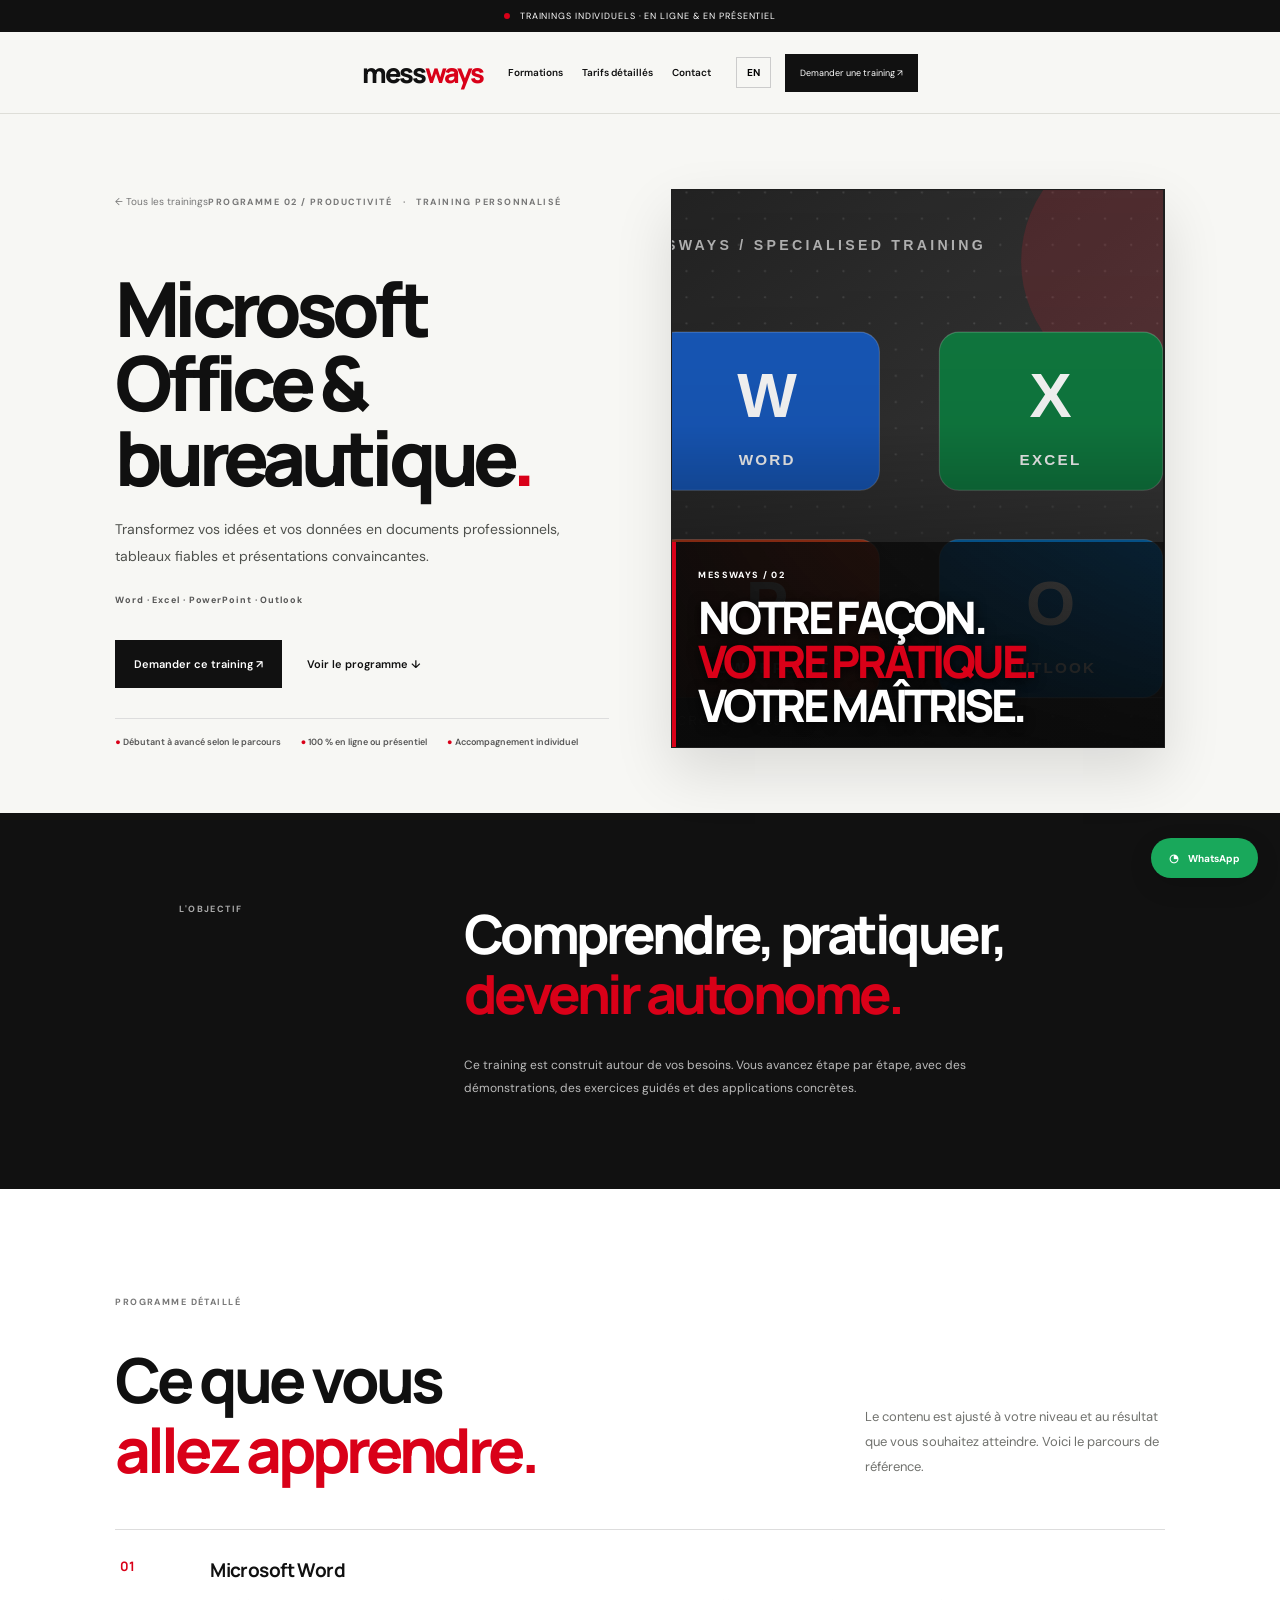
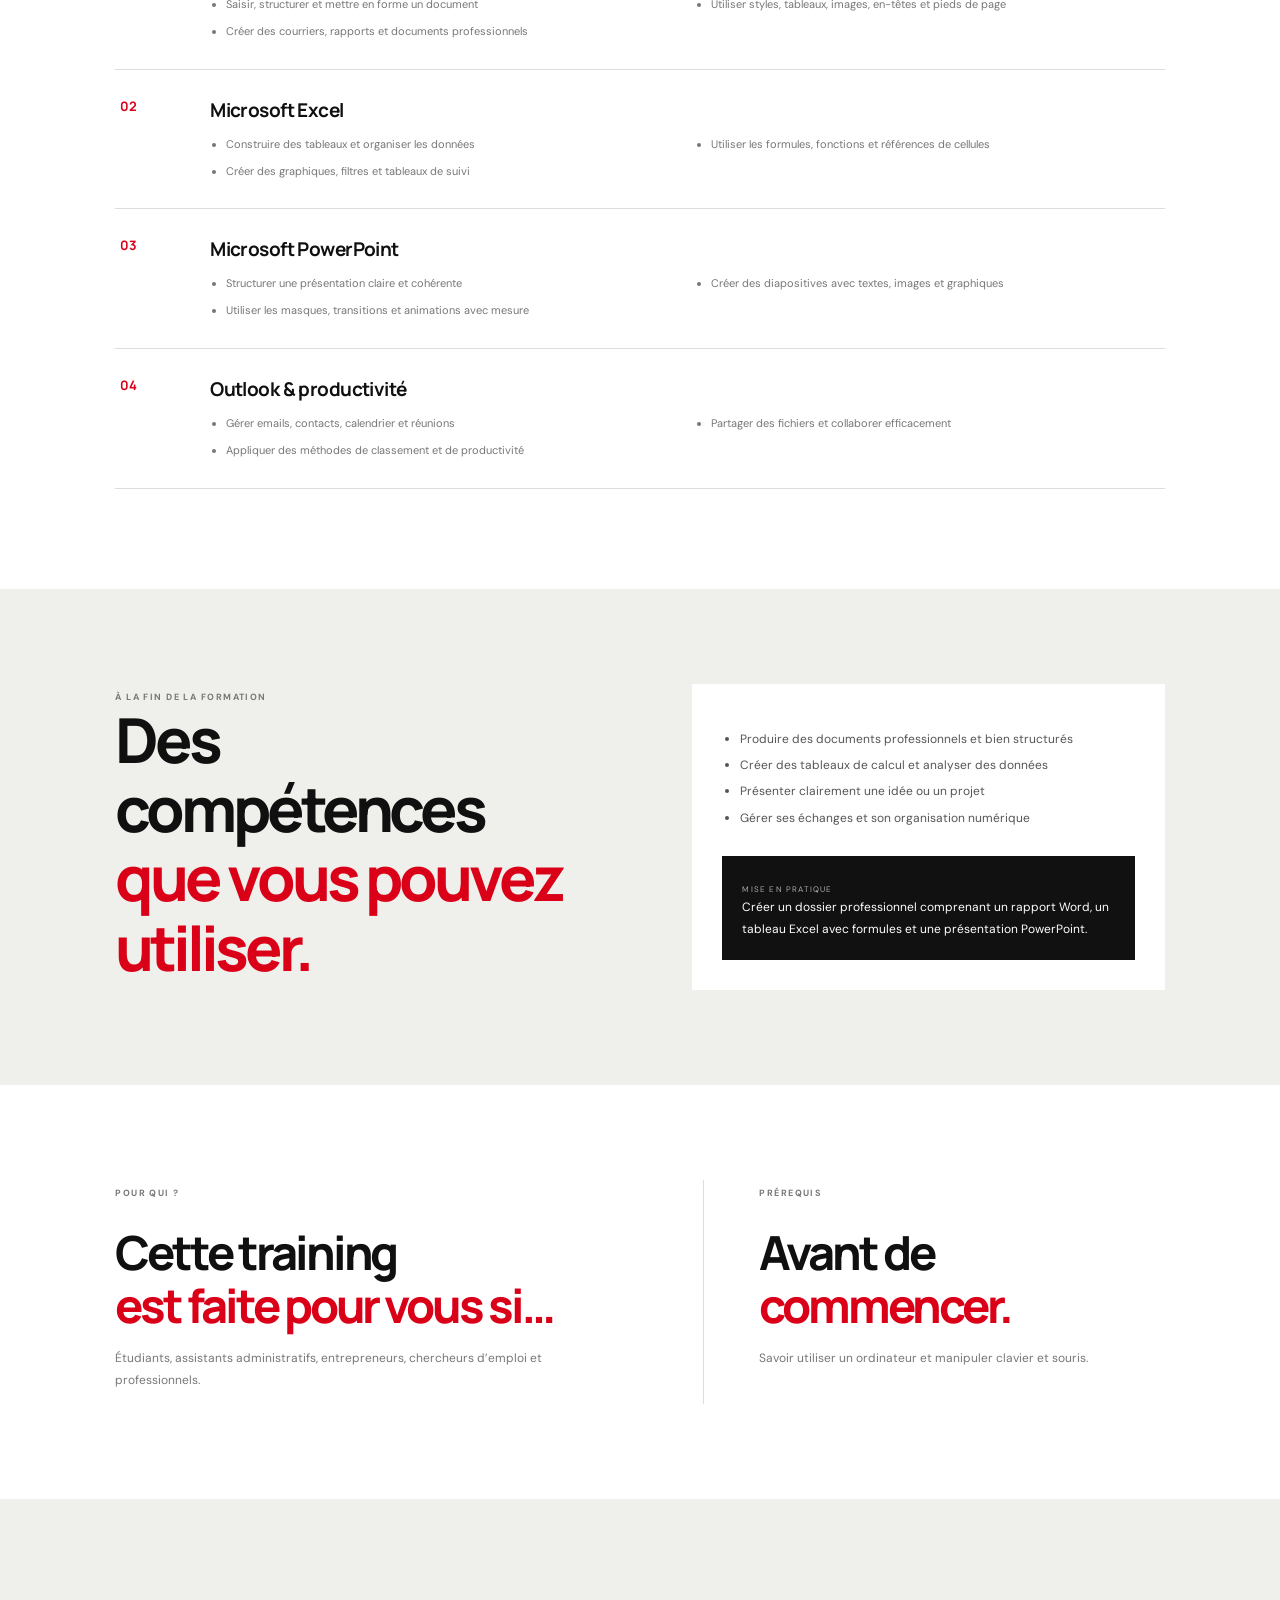
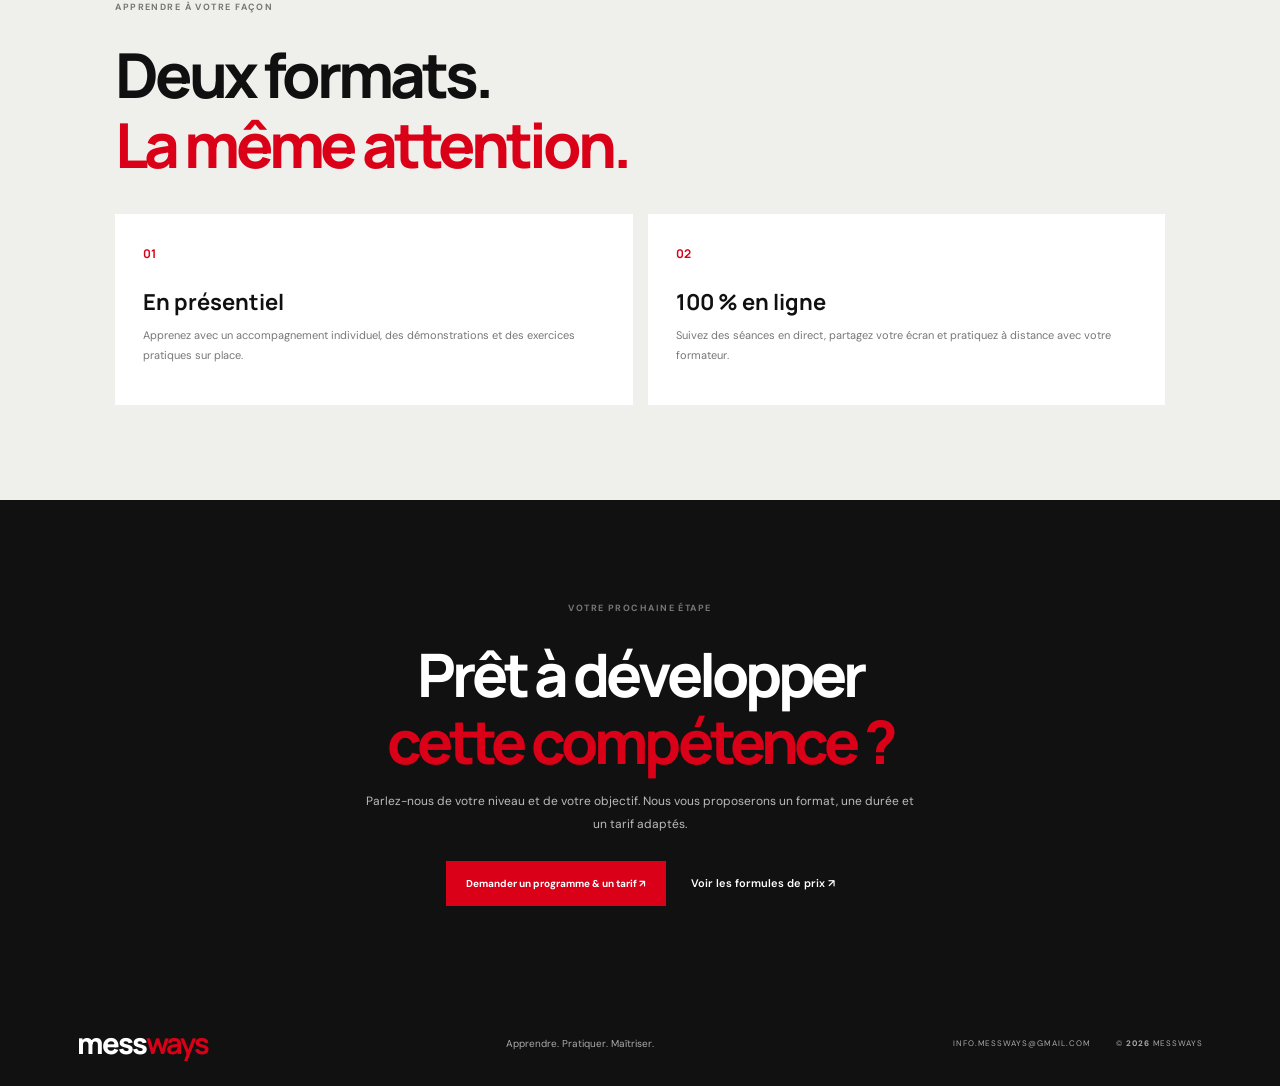
==== formation-bureautique.html @ f5d5d4e2 "Add files via upload" ====
<!doctype html>
<html lang="fr">

<head>
    <meta charset="utf-8">
    <meta name="viewport" content="width=device-width,initial-scale=1">
    <meta name="theme-color" content="#111111">
    <meta name="description"
        content="Formation individuelle MESSWAYS : Microsoft Office & bureautique, en ligne ou en présentiel.">
    <title>Microsoft Office & bureautique — MESSWAYS</title>
    <link rel="preconnect" href="https://fonts.googleapis.com">
    <link
        href="https://fonts.googleapis.com/css2?family=DM+Sans:wght@400;500;600;700&family=Manrope:wght@400;500;600;700;800&display=swap"
        rel="stylesheet">
    <link rel="icon" type="image/svg+xml" href="favicon.svg">
    <link rel="stylesheet" href="styles.css">
</head>

<body class="course-page">
    <div class="topline"><i></i><span>TRAININGS INDIVIDUELS · EN LIGNE & EN PRÉSENTIEL</span></div>
    <header class="site-header"><button class="hamb" aria-label="Ouvrir le menu" aria-expanded="false">☰</button><a
            class="logo" href="index.html" aria-label="MESSWAYS"><span
                class="wordmark"><span>mess</span><b>ways</b></span></a>
        <nav aria-label="Navigation principale"><a href="index.html#trainings">Formations</a><a
                href="tarifs.html">Tarifs détaillés</a><a href="index.html#contact">Contact</a></nav>
        <div class="nav-right"><button id="language" type="button" aria-label="Switch to English">EN</button><a
                class="navbutton" href="index.html#contact">Demander une training ↗</a></div>
    </header>
    <main>
        <section class="course-hero photo-hero">
            <div class="course-hero-copy"><a class="backlink" href="index.html#trainings">← Tous les trainings</a><small
                    class="eyebrow">PROGRAMME 02 / PRODUCTIVITÉ　·　TRAINING PERSONNALISÉ</small>
                <h1>Microsoft Office & bureautique</h1>
                <p>Transformez vos idées et vos données en documents professionnels, tableaux fiables et présentations
                    convaincantes.</p>
                <div class="tagline">Word · Excel · PowerPoint · Outlook</div>
                <div class="actions"><a class="blackbtn" href="index.html#contact"
                        data-course="Microsoft Office & bureautique">Demander ce training ↗</a><a class="plainlink"
                        href="#programme">Voir le programme ↓</a></div>
                <div class="course-meta"><span>● Débutant à avancé selon le parcours</span><span>● 100 % en ligne ou
                        présentiel</span><span>● Accompagnement individuel</span></div>
            </div>
            <div class="course-photo"><img src="assets/training-bureautique.svg"
                    alt="Illustration des logiciels et outils de la formation" fetchpriority="high" decoding="async">
                <div class="photo-overlay"></div>
                <div class="photo-label"><span>MESSWAYS / 02</span><strong>NOTRE FAÇON.<br><em>VOTRE
                            PRATIQUE.</em><br>VOTRE MAÎTRISE.</strong></div>
            </div>
        </section>
        <section class="course-intro-band"><small class="kicker">L'OBJECTIF</small>
            <h2>Comprendre, pratiquer,<br><em>devenir autonome.</em></h2>
            <p>Ce training est construit autour de vos besoins. Vous avancez étape par étape, avec des démonstrations,
                des exercices guidés et des applications concrètes.</p>
        </section>
        <section class="curriculum" id="programme">
            <div class="heading">
                <div><small class="kicker">PROGRAMME DÉTAILLÉ</small>
                    <h2>Ce que vous<br><em>allez apprendre.</em></h2>
                </div>
                <p>Le contenu est ajusté à votre niveau et au résultat que vous souhaitez atteindre. Voici le parcours
                    de référence.</p>
            </div>
            <div class="curriculum-list">
                <article class="curriculum-module">
                    <div class="module-number">01</div>
                    <div>
                        <h3>Microsoft Word</h3>
                        <ul>
                            <li>Saisir, structurer et mettre en forme un document</li>
                            <li>Utiliser styles, tableaux, images, en-têtes et pieds de page</li>
                            <li>Créer des courriers, rapports et documents professionnels</li>
                        </ul>
                    </div>
                </article>
                <article class="curriculum-module">
                    <div class="module-number">02</div>
                    <div>
                        <h3>Microsoft Excel</h3>
                        <ul>
                            <li>Construire des tableaux et organiser les données</li>
                            <li>Utiliser les formules, fonctions et références de cellules</li>
                            <li>Créer des graphiques, filtres et tableaux de suivi</li>
                        </ul>
                    </div>
                </article>
                <article class="curriculum-module">
                    <div class="module-number">03</div>
                    <div>
                        <h3>Microsoft PowerPoint</h3>
                        <ul>
                            <li>Structurer une présentation claire et cohérente</li>
                            <li>Créer des diapositives avec textes, images et graphiques</li>
                            <li>Utiliser les masques, transitions et animations avec mesure</li>
                        </ul>
                    </div>
                </article>
                <article class="curriculum-module">
                    <div class="module-number">04</div>
                    <div>
                        <h3>Outlook & productivité</h3>
                        <ul>
                            <li>Gérer emails, contacts, calendrier et réunions</li>
                            <li>Partager des fichiers et collaborer efficacement</li>
                            <li>Appliquer des méthodes de classement et de productivité</li>
                        </ul>
                    </div>
                </article>
            </div>
        </section>
        <section class="outcomes-section">
            <div><small class="kicker">À LA FIN DE LA FORMATION</small>
                <h2>Des compétences<br><em>que vous pouvez utiliser.</em></h2>
            </div>
            <div class="outcomes-box">
                <ul>
                    <li>Produire des documents professionnels et bien structurés</li>
                    <li>Créer des tableaux de calcul et analyser des données</li>
                    <li>Présenter clairement une idée ou un projet</li>
                    <li>Gérer ses échanges et son organisation numérique</li>
                </ul>
                <div class="project-result"><small>MISE EN PRATIQUE</small>
                    <p>Créer un dossier professionnel comprenant un rapport Word, un tableau Excel avec formules et une
                        présentation PowerPoint.</p>
                </div>
            </div>
        </section>
        <section class="audience-section">
            <article><small class="kicker">POUR QUI ?</small>
                <h2>Cette training<br><em>est faite pour vous si…</em></h2>
                <p>Étudiants, assistants administratifs, entrepreneurs, chercheurs d’emploi et professionnels.</p>
            </article>
            <article><small class="kicker">PRÉREQUIS</small>
                <h2>Avant de<br><em>commencer.</em></h2>
                <p>Savoir utiliser un ordinateur et manipuler clavier et souris.</p>
            </article>
        </section>
        <section class="format-section"><small class="kicker">APPRENDRE À VOTRE FAÇON</small>
            <h2>Deux formats.<br><em>La même attention.</em></h2>
            <div class="format-cards">
                <article><span>01</span>
                    <h3>En présentiel</h3>
                    <p>Apprenez avec un accompagnement individuel, des démonstrations et des exercices pratiques sur
                        place.</p>
                </article>
                <article><span>02</span>
                    <h3>100 % en ligne</h3>
                    <p>Suivez des séances en direct, partagez votre écran et pratiquez à distance avec votre formateur.
                    </p>
                </article>
            </div>
        </section>
        <section class="course-cta"><small class="kicker">VOTRE PROCHAINE ÉTAPE</small>
            <h2>Prêt à développer<br><em>cette compétence ?</em></h2>
            <p>Parlez-nous de votre niveau et de votre objectif. Nous vous proposerons un format, une durée et un tarif
                adaptés.</p>
            <div class="actions"><a class="redbtn-link" href="index.html#contact">Demander un programme & un tarif
                    ↗</a><a class="plainlink" href="tarifs.html">Voir les formules de prix ↗</a></div>
        </section>
    </main><a class="whatsapp-float" href="https://wa.me/23054577976?text=Bonjour%20MESSWAYS" target="_blank"
        rel="noopener" aria-label="Contacter MESSWAYS sur WhatsApp">◔<b>WhatsApp</b></a>
    <footer><a class="logo inverse" href="index.html"><span
                class="wordmark"><span>mess</span><b>ways</b></span></a><small>Apprendre. Pratiquer. Maîtriser.</small>
        <div><a href="mailto:info.messways@gmail.com">INFO.MESSWAYS@GMAIL.COM</a><span>© <b class="year"></b>
                MESSWAYS</span></div>
    </footer>
    <script src="config.js"></script>
    <script src="i18n.js"></script>
    <script src="course-page.js"></script>
</body>

</html>
---- styles.css ----
*{box-sizing:border-box} :root{--paper:#f7f7f4;--ink:#111;--red:#e32636;--line:#deded8;--display:Manrope,sans-serif;--body:"DM Sans",sans-serif}html{scroll-behavior:smooth;scroll-padding-top:90px}body{margin:0;background:var(--paper);color:var(--ink);font-family:var(--body);-webkit-font-smoothing:antialiased}a{color:inherit;text-decoration:none}.topline{height:32px;background:#111;color:#fff;display:flex;align-items:center;justify-content:center;gap:10px;font-size:9px;letter-spacing:.1em;text-transform:uppercase}.topline i{width:6px;height:6px;background:var(--red);border-radius:50%}header{height:80px;padding:0 6%;display:flex;align-items:center;justify-content:space-between;border-bottom:1px solid var(--line);position:sticky;top:0;background:var(--paper);z-index:10}.logo{font:800 29px/1 Manrope,sans-serif;letter-spacing:-2px}.logo b{color:var(--red)}.logo sup{font:9px var(--body);letter-spacing:0}.navbutton{background:#111;color:#fff;padding:14px 17px}nav{display:flex;align-items:center;gap:30px;font-size:11px;font-weight:600}nav button{border:0;background:none;font-weight:700;cursor:pointer}.hamb{display:none}.hero{padding:85px 6% 24px;display:grid;grid-template-columns:1fr 1fr;min-height:650px;position:relative;overflow:hidden}.eyebrow,.kicker{font-size:9px;letter-spacing:.16em;font-weight:700;color:#777}.eyebrow b{color:var(--red)}h1,h2,h3,p{margin-top:0}.hero h1{font:800 clamp(58px,7vw,98px)/.98 var(--display);letter-spacing:-.08em;margin:35px 0 24px}.hero h1 em,h2 em,.manifesto em,.poster em{font-style:normal;color:var(--red)}.hero h1 span,.poster strong span{color:var(--red)}.heroText>p{max-width:440px;font-size:14px;line-height:1.9;color:#686963}.actions{display:flex;gap:25px;align-items:center;margin-top:32px}.blackbtn{background:#111;color:#fff;padding:17px 19px;font-size:11px;font-weight:600}.plainlink{font-size:11px;font-weight:600}.proof{display:flex;align-items:center;margin-top:60px;font-size:10px;color:#777}.proof span{width:26px;height:26px;border-radius:50%;background:#e5e5df;border:2px solid var(--paper);display:grid;place-items:center;margin-right:-6px;font-weight:700}.proof span:nth-child(3){background:var(--red);color:#fff;margin-right:12px}.art{position:relative;min-height:460px;display:grid;place-items:center}.grid{position:absolute;inset:5%;background-image:linear-gradient(#1111 1px,transparent 1px),linear-gradient(90deg,#1111 1px,transparent 1px);background-size:32px 32px;mask-image:radial-gradient(ellipse,black,transparent 72%)}.orbit{position:absolute;width:min(35vw,380px);aspect-ratio:1;border:1px solid #d4d4ce;border-radius:50%}.orbit.two{width:min(28vw,300px);border-color:#e3263655;transform:scaleX(1.3) rotate(-25deg)}.disc{width:min(27vw,300px);aspect-ratio:1;border-radius:50%;background:#111;color:#fff;position:relative;padding:30px;display:flex;flex-direction:column;justify-content:space-between;box-shadow:0 20px 60px #1112}.disc small{font-size:8px;letter-spacing:.16em;color:#aaa}.disc strong{font:800 clamp(38px,5vw,64px)/.83 var(--display);letter-spacing:-.09em}.disc strong em{color:var(--red);font-style:normal}.sticker{position:absolute;right:3%;top:16%;width:90px;height:90px;border-radius:50%;background:var(--red);color:white;display:grid;place-content:center;text-align:center;font:10px/1.3 Manrope;transform:rotate(10deg)}.sticker b{font-size:17px}.artnote{position:absolute;left:5%;bottom:10%;font-size:9px;line-height:1.8;letter-spacing:.1em;color:#777}.herofoot{grid-column:1/-1;border-top:1px solid var(--line);display:flex;justify-content:space-between;padding-top:17px;margin-top:25px;font-size:8px;letter-spacing:.15em;color:#777}.intro,.approach,.contact{background:#fff;padding:105px 9%}.split{display:grid;grid-template-columns:1.35fr .65fr;gap:9%;margin:45px 0 0 9%}h2{font:750 clamp(37px,5vw,62px)/1.12 var(--display);letter-spacing:-.065em;margin:0}.split p,.heading>p,.about>div>p{font-size:13px;line-height:1.9;color:#70716d}.under{display:inline-block;border-bottom:1px solid #aaa;padding-bottom:9px;font-size:10px;font-weight:700;margin-top:14px}.courses{padding:105px 9%;background:var(--paper)}.heading{display:flex;justify-content:space-between;align-items:end;gap:10%;margin-bottom:50px}.heading h2{margin-top:35px}.heading>p{max-width:300px;margin-bottom:5px}.courseList{border-top:1px solid #ccc}.course{display:grid;grid-template-columns:45px 1fr 110px 25px;gap:20px;align-items:center;padding:24px 8px;border-bottom:1px solid #ccc;transition:.2s}.course:hover{background:#fff;padding-left:20px}.course>small{color:#999;font-size:10px}.course h3{font:650 23px Manrope;letter-spacing:-.04em;margin:0 0 5px}.course p{font-size:10px;color:#888;margin:0}.course label{font-size:8px;letter-spacing:.1em;color:#777;text-align:right}.course>b{color:var(--red);font-size:19px;text-align:right}.coursefoot{display:flex;justify-content:space-between;margin-top:24px;font-size:10px;color:#777}.coursefoot a{color:#111;border-bottom:1px solid #aaa;padding-bottom:7px}.manifesto{background:#111;color:#fff;text-align:center;padding:95px 8%}.manifesto>span{font:90px Georgia;color:var(--red)}.manifesto h2{font-size:clamp(27px,4vw,47px);line-height:1.3;margin:15px auto 30px;max-width:900px}.manifesto small{font-size:8px;letter-spacing:.2em;color:#999}.approach .split{grid-template-columns:.9fr 1.1fr}.steps{border-top:1px solid var(--line)}.steps article{padding:22px 0;border-bottom:1px solid var(--line)}.steps article>small{font-size:8px;letter-spacing:.15em;color:var(--red)}.steps h3{font:650 20px Manrope;margin:10px 0 6px}.steps p{font-size:11px;color:#777;line-height:1.8;margin:0}.about{padding:105px 9%;background:#efefeb;display:grid;grid-template-columns:1fr 1fr;gap:10%;align-items:center}.poster{min-height:450px;background:#111;color:#fff;display:flex;flex-direction:column;justify-content:space-between;padding:12%;position:relative;overflow:hidden}.poster:after{content:"";position:absolute;width:350px;height:350px;border:1px solid #fff2;border-radius:50%;right:-130px;top:50px}.poster small{font-size:8px;letter-spacing:.16em;color:#aaa}.poster strong{font:800 clamp(45px,5vw,67px)/.86 Manrope;letter-spacing:-.09em;z-index:1}.about h2{margin:35px 0 20px}.contact .split{grid-template-columns:1fr .85fr}.response{font-size:10px;color:#777}.response:first-letter{color:var(--red)}form{border-top:1px solid var(--line)}form label{display:block;padding:14px 0;border-bottom:1px solid var(--line);font-size:8px;letter-spacing:.12em;font-weight:700;color:#777}input,select,textarea{display:block;width:100%;margin-top:9px;border:0;outline:0;background:transparent;font:12px var(--body);color:#111}textarea{resize:vertical}.redbtn{width:100%;margin-top:20px;background:var(--red);color:#fff;border:0;padding:17px;text-align:left;font:600 11px var(--body);cursor:pointer}#hint{display:block;font-size:9px;color:#999;margin-top:12px}footer{background:#111;color:#fff;padding:28px 6%;display:flex;align-items:center;justify-content:space-between}footer small{font-size:10px;color:#aaa}footer>div{display:flex;gap:25px;font-size:8px;letter-spacing:.12em;color:#aaa}.inverse span{color:#fff}@media(max-width:800px){nav{gap:15px}.hero{padding-left:5%;padding-right:5%}.intro,.approach,.contact,.courses,.about{padding:80px 7%}}@media(max-width:650px){header{height:68px;padding:0 6%}.hamb{display:block;border:0;background:none;font-size:20px}nav{display:none;position:absolute;top:68px;left:0;right:0;background:var(--paper);padding:20px 7%;flex-direction:column;align-items:stretch;gap:18px;border-bottom:1px solid var(--line)}nav.open{display:flex}.navbutton{padding:14px}.hero{display:flex;flex-direction:column;padding:60px 7% 20px}.hero h1{font-size:clamp(57px,14vw,80px)}.heroText>p{font-size:13px}.actions{flex-wrap:wrap}.proof{margin-top:35px}.art{min-height:340px;margin-top:15px}.disc{width:225px;padding:24px}.disc strong{font-size:52px}.orbit{width:280px}.orbit.two{width:220px}.sticker{width:75px;height:75px;right:4%;top:8%;font-size:8px}.herofoot{font-size:7px}.herofoot span:nth-child(2){display:none}.intro,.approach,.contact,.courses,.about{padding:70px 7%}.split{display:block;margin:35px 0 0}.split>div+div{margin-top:25px}.heading{display:block}.heading h2{margin-top:28px}.heading>p{margin-top:20px}.course{grid-template-columns:27px 1fr 20px;gap:10px;padding:20px 2px}.course label{display:none}.course h3{font-size:17px}.course p{font-size:9px}.coursefoot{gap:15px;line-height:1.5}.manifesto{padding:75px 7%}.manifesto h2{font-size:29px}.about{display:flex;flex-direction:column;gap:35px}.poster{width:100%;min-height:340px}.poster strong{font-size:56px}footer{flex-wrap:wrap;gap:18px}footer small{order:3;width:100%}footer>div{gap:14px}}
/* Course detail pages, online learning and WhatsApp contact */
.course{cursor:pointer}.course-detail[hidden]{display:none}.course-detail{position:fixed;inset:0;z-index:30;display:grid;place-items:center;padding:24px}.detail-backdrop{position:absolute;inset:0;background:#111b;backdrop-filter:blur(4px)}.detail-panel{position:relative;background:var(--paper);width:min(920px,100%);max-height:90vh;overflow:auto;padding:clamp(25px,5vw,58px);box-shadow:0 25px 90px #0003}.detail-close{position:absolute;right:22px;top:14px;border:0;background:none;font-size:34px;cursor:pointer}.detail-panel h2{font-size:clamp(36px,5vw,58px);margin:20px 40px 16px 0}.detail-intro{max-width:680px;color:#666;line-height:1.8;font-size:14px}.detail-columns{display:grid;grid-template-columns:1.4fr .8fr;gap:9%;margin-top:38px}.detail-columns h3{font:700 15px var(--display);margin-bottom:18px}.module{border-top:1px solid var(--line);padding:15px 0}.module strong{font:650 13px var(--display)}.module ul,.detail-columns aside ul,.online-copy ul{padding-left:18px;color:#666;font-size:11px;line-height:2}.detail-columns aside{background:#efefeb;padding:24px}.detail-level{font-size:10px;color:#777;line-height:1.7;margin:22px 0}.detail-cta{display:inline-block}.online{padding:105px 9%;display:grid;grid-template-columns:1fr 1fr;gap:10%;align-items:center;background:#efefeb}.online-visual{min-height:420px;background:#e2e2dc;display:grid;place-items:center;position:relative;overflow:hidden}.online-visual:before,.online-visual:after{content:"";position:absolute;border:1px solid #1112;border-radius:50%;width:350px;aspect-ratio:1}.online-visual:after{width:270px;border-color:#e3263655}.online-frame{position:relative;z-index:1;width:68%;min-height:300px;background:#111;color:white;padding:28px;display:flex;flex-direction:column;justify-content:space-between;box-shadow:0 20px 50px #0002}.online-frame span,.online-frame small{font-size:8px;letter-spacing:.15em;color:#aaa}.online-frame strong{font:800 clamp(36px,4vw,55px)/.9 var(--display);letter-spacing:-.08em}.online-frame em{font-style:normal;color:var(--red)}.online-copy h2{margin:28px 0 20px}.online-copy>p{font-size:13px;line-height:1.9;color:#666}.online-copy ul{margin:18px 0 28px}.whatsapp-float{position:fixed;right:22px;bottom:22px;z-index:20;background:#20b85a;color:#fff;border-radius:50px;padding:13px 18px;display:flex;align-items:center;gap:9px;box-shadow:0 7px 25px #0002;font-size:11px;font-weight:700}.whatsapp-float span{font-size:19px;line-height:1}.whatsapp-float:hover{transform:translateY(-2px)}body.modal-open{overflow:hidden}
@media(max-width:650px){.detail-columns,.online{grid-template-columns:1fr}.detail-panel{padding:28px 22px}.detail-columns{gap:25px}.online{padding:70px 7%;gap:35px}.online-visual{min-height:330px}.online-frame{min-height:250px}.whatsapp-float{right:14px;bottom:14px;padding:12px 15px}.whatsapp-float b{display:none}}
.whatsapp-float svg{width:21px;height:21px;fill:none;stroke:currentColor;stroke-width:1.7;stroke-linecap:round;stroke-linejoin:round}.whatsapp-float svg path+path{fill:currentColor;stroke:none}

/* Homepage course previews and pricing — shared black / white / red identity */
.course-cards{display:grid;grid-template-columns:repeat(2,minmax(0,1fr));gap:18px;border:0}.course-card{display:flex;flex-direction:column;gap:0;background:#fff;border:1px solid #e4e3df;padding:0;min-height:100%;transition:transform .25s,box-shadow .25s}.course-card:hover{padding:0;transform:translateY(-4px);box-shadow:0 18px 45px #1111}.course-visual{height:190px;position:relative;display:flex;align-items:center;justify-content:center;gap:13px;overflow:hidden;background:#eeeee9}.course-visual:before,.course-visual:after{content:"";position:absolute;border:1px solid #1112;border-radius:50%;width:230px;aspect-ratio:1}.course-visual:after{width:170px;border-color:#e3263655}.course-visual>small{position:absolute;bottom:13px;left:17px;font-size:8px;letter-spacing:.15em;color:#666}.appmark{position:relative;z-index:1;width:56px;height:56px;display:grid;place-items:center;color:white;font:800 24px Manrope;box-shadow:0 8px 20px #0002}.win{background:#0878c9}.mac{background:#222;border-radius:50%;font-size:16px}.files{background:#777}.settings{background:#555}.word{background:#185abd}.excel{background:#107c41}.ppt{background:#c43e1c}.outlook{background:#0878c9}.ps{background:#001e36;color:#31a8ff}.ai{background:#330000;color:#ff9a00}.id{background:#49021f;color:#ff5a8a}.pr{background:#00005b;color:#9999ff}.gmail{background:#fff;color:#4285f4;border:1px solid #ddd}.drive{background:#fff;color:#0f9d58;border:1px solid #ddd}.ai-tool{background:#111;color:#fff}.gemini{background:#fff;color:#6d63d8;border:1px solid #ddd}.visual-code{background:#17191e}.visual-code:before,.visual-code:after{border-color:#ffffff1a}.code-window{z-index:1;width:190px;height:105px;background:#222831;border:1px solid #444;padding:12px;display:flex;gap:8px;align-items:flex-start;box-shadow:0 12px 30px #0003}.code-window i{font:8px monospace;color:#eee;background:#333;padding:5px;font-style:normal}.code-window strong{position:absolute;align-self:center;left:calc(50% - 15px);font:700 33px monospace;color:#e32636}.visual-code>small{color:#aaa}.course-card-copy{padding:22px 23px 24px;display:flex;flex-direction:column;flex:1}.course-card-copy>small{font-size:8px;letter-spacing:.15em;color:#999}.course-card-copy h3{font:700 21px/1.2 Manrope;letter-spacing:-.045em;margin:13px 0 9px}.course-card-copy p{font-size:11px;line-height:1.8;color:#777;margin:0 0 22px}.course-card-copy>b{font-size:10px;color:var(--red);margin-top:auto}.pricing{padding:100px 9%;background:#fff}.pricing-grid{display:grid;grid-template-columns:repeat(3,1fr);gap:15px}.price-card{border:1px solid #deded9;padding:28px 25px;display:flex;flex-direction:column;min-height:350px}.price-card.featured{background:#111;color:#fff;border-color:#111;position:relative}.price-card>small{font-size:8px;letter-spacing:.15em;color:#999}.price-card h3{font:700 22px Manrope;letter-spacing:-.04em;margin:24px 0 8px}.price-label{font:700 17px Manrope;color:var(--red);margin:0 0 12px}.price-card>p:not(.price-label){font-size:11px;line-height:1.8;color:#777}.price-card.featured>p:not(.price-label){color:#bbb}.price-card ul{padding-left:16px;color:#777;font-size:10px;line-height:2.1;margin:10px 0 25px}.price-card.featured ul{color:#ccc}.price-card>a{margin-top:auto;font-size:10px;font-weight:700;border-bottom:1px solid #aaa;padding-bottom:10px;align-self:flex-start}.price-card.featured>a{color:#fff;border-color:#555}.pricing-note{font-size:10px;color:#888;margin-top:22px}
/* Full dedicated programme pages */
.course-hero{padding:78px 9% 70px;display:grid;grid-template-columns:1.05fr .95fr;gap:8%;align-items:center;background:var(--paper)}.backlink{font-size:10px;color:#777;display:inline-block;margin-bottom:38px}.course-hero h1{font:800 clamp(48px,6vw,76px)/.98 var(--display);letter-spacing:-.075em;margin:25px 0 22px;max-width:700px}.course-hero h1:after{content:".";color:var(--red)}.course-hero-copy>p{font-size:13px;line-height:1.9;color:#666;max-width:570px}.tagline{font-size:9px;letter-spacing:.1em;color:#777;margin:22px 0}.course-meta{display:flex;flex-wrap:wrap;gap:12px 20px;border-top:1px solid #ddd;margin-top:30px;padding-top:17px;font-size:9px;color:#777}.course-meta span:first-letter{color:var(--red)}.software-showcase{position:relative;background:#eaeae5;min-height:400px;display:flex;flex-direction:column;justify-content:center;padding:40px;overflow:hidden}.software-showcase:before,.software-showcase:after{content:"";position:absolute;border:1px solid #1112;width:360px;aspect-ratio:1;border-radius:50%;left:calc(50% - 180px);top:calc(50% - 180px)}.software-showcase:after{width:280px;left:calc(50% - 140px);top:calc(50% - 140px);border-color:#e3263655}.software-grid{position:relative;z-index:1;display:grid;grid-template-columns:repeat(2,1fr);gap:13px;max-width:300px;margin:auto}.software-tile{height:105px;display:flex;align-items:center;justify-content:center;flex-direction:column;gap:8px;background:#fff;box-shadow:0 10px 25px #0001}.software-tile b{width:42px;height:42px;display:grid;place-items:center;color:#fff;font:800 19px Manrope}.software-tile small{font-size:8px;letter-spacing:.12em;color:#555}.software-tile.win b{background:#0878c9}.software-tile.mac b{background:#222;border-radius:50%}.software-tile.files b,.software-tile.settings b{background:#555}.software-tile.word b{background:#185abd}.software-tile.excel b{background:#107c41}.software-tile.ppt b{background:#c43e1c}.software-tile.outlook b{background:#0878c9}.software-tile.ps b{background:#001e36;color:#31a8ff}.software-tile.ai b{background:#330000;color:#ff9a00}.software-tile.id b{background:#49021f;color:#ff5a8a}.software-tile.pr b{background:#00005b;color:#9999ff}.software-tile.gmail b,.software-tile.drive b,.software-tile.gemini b{background:#fff;color:#4285f4;border:1px solid #ddd}.software-tile.ai-tool b{background:#111}.software-tile.html b{background:#e34f26}.software-tile.css b{background:#1572b6}.software-tile.js b{background:#f0db4f;color:#111}.software-tile.wordpress b{background:#21759b}.showcase-caption{position:absolute;bottom:18px;left:20px;right:20px;display:flex;justify-content:space-between;font-size:8px;letter-spacing:.13em;color:#777}.showcase-stamp{position:absolute;right:7%;top:8%;width:82px;height:82px;border-radius:50%;background:var(--red);color:#fff;display:grid;place-content:center;text-align:center;font-size:8px;line-height:1.3;transform:rotate(9deg)}.showcase-stamp strong{font-size:14px}.course-intro-band{padding:90px 14%;background:#111;color:#fff;display:grid;grid-template-columns:.4fr 1fr;gap:30px}.course-intro-band .kicker{color:#aaa}.course-intro-band h2{font-size:clamp(34px,4.5vw,54px)}.course-intro-band p{grid-column:2;max-width:570px;color:#bbb;font-size:12px;line-height:1.9;margin:0}.course-intro-band em,.outcomes-section em,.audience-section em,.format-section em,.course-cta em{color:var(--red);font-style:normal}.curriculum{padding:100px 9%;background:#fff}.curriculum .heading{margin-bottom:45px}.curriculum-list{border-top:1px solid #ddd}.curriculum-module{display:grid;grid-template-columns:70px 1fr;gap:20px;padding:27px 5px;border-bottom:1px solid #ddd}.module-number{font:700 13px Manrope;color:var(--red)}.curriculum-module h3{font:700 19px Manrope;letter-spacing:-.03em;margin:0 0 12px}.curriculum-module ul{display:grid;grid-template-columns:repeat(2,minmax(0,1fr));gap:7px 35px;padding-left:16px;margin:0;color:#777;font-size:11px;line-height:1.8}.outcomes-section{padding:95px 9%;display:grid;grid-template-columns:1fr 1fr;gap:10%;align-items:start;background:#efefeb}.outcomes-box{background:#fff;padding:30px}.outcomes-box ul{padding-left:18px;color:#555;font-size:12px;line-height:2.2}.project-result{margin-top:25px;padding:20px;background:#111;color:#fff}.project-result small{font-size:8px;letter-spacing:.15em;color:#aaa}.project-result p{font-size:12px;line-height:1.8;margin-bottom:0}.audience-section{padding:95px 9%;display:grid;grid-template-columns:1fr 1fr;gap:12%;background:#fff}.audience-section article+article{border-left:1px solid #ddd;padding-left:12%}.audience-section h2{font-size:clamp(31px,4vw,47px);margin:25px 0 15px}.audience-section p{font-size:12px;line-height:1.9;color:#777}.format-section{padding:95px 9%;background:#efefeb}.format-section h2{margin:25px 0 35px}.format-cards{display:grid;grid-template-columns:1fr 1fr;gap:15px}.format-cards article{background:#fff;padding:28px;min-height:190px}.format-cards article>span{font:700 12px Manrope;color:var(--red)}.format-cards h3{font:700 22px Manrope;margin:24px 0 9px}.format-cards p{font-size:11px;line-height:1.8;color:#777;max-width:440px}.course-cta{padding:95px 9%;background:#111;color:#fff;text-align:center}.course-cta h2{font-size:clamp(38px,5vw,60px);margin:25px 0 15px}.course-cta p{max-width:550px;margin:0 auto;color:#bbb;font-size:12px;line-height:1.9}.course-cta .actions{justify-content:center;margin-top:25px}.redbtn-link{background:var(--red);color:#fff;padding:16px 20px;font-size:10px;font-weight:700}.course-cta .plainlink{color:#fff}.course-page footer{margin:0}
@media(max-width:850px){.course-hero{grid-template-columns:1fr;gap:35px}.software-showcase{min-height:340px}.pricing-grid{grid-template-columns:1fr 1fr}.course-intro-band{padding:75px 9%;grid-template-columns:1fr}.course-intro-band p{grid-column:1}.outcomes-section{grid-template-columns:1fr;gap:30px}}
@media(max-width:650px){.course-cards{grid-template-columns:1fr}.course-visual{height:165px}.pricing{padding:70px 7%}.pricing-grid{grid-template-columns:1fr}.price-card{min-height:0}.course-hero{padding:55px 7% 55px}.course-hero h1{font-size:52px}.software-showcase{min-height:310px;padding:25px}.software-grid{max-width:260px}.software-tile{height:88px}.course-intro-band,.curriculum,.outcomes-section,.audience-section,.format-section,.course-cta{padding:70px 7%}.course-intro-band{display:block}.course-intro-band h2{margin:25px 0 18px}.curriculum-module{grid-template-columns:35px 1fr;gap:10px;padding:22px 0}.curriculum-module ul{grid-template-columns:1fr}.audience-section{grid-template-columns:1fr;gap:35px}.audience-section article+article{border-left:0;border-top:1px solid #ddd;padding:30px 0 0}.format-cards{grid-template-columns:1fr}.course-cta .actions{align-items:center;flex-direction:column}.course-meta{display:grid;gap:9px}.showcase-stamp{width:68px;height:68px;font-size:7px}.showcase-stamp strong{font-size:12px}}

/* MESSWAYS 2026 refresh: six photographic programmes, centered wordmark, light motion */
:root{--red:#d90018;--paper:#f7f7f4;--ink:#101010}
.site-header{height:82px;display:grid;grid-template-columns:1fr auto 1fr;align-items:center;justify-content:initial;padding:0 5%;position:sticky;top:0;background:rgba(247,247,244,.96);backdrop-filter:saturate(130%) blur(10px);z-index:20}
.site-header nav{position:static;display:flex;gap:clamp(12px,2vw,27px);font-size:10px;white-space:nowrap}
.site-header .logo{position:static;display:flex;align-items:center;justify-content:center;gap:0;font-size:25px;letter-spacing:-1.8px;white-space:nowrap}
.site-header .logo img,.logo img{display:block;width:76px;height:auto;object-fit:contain;margin-left:-2px}
.site-header .logo sup{margin-left:-4px}
.nav-right{justify-self:end;display:flex;align-items:center;gap:18px}
.nav-right #language{border:0;background:none;font:700 10px var(--body);cursor:pointer}
.site-header .navbutton{font-size:9px;padding:13px 15px;white-space:nowrap}
.course-search{max-width:680px;margin:-10px auto 34px}
.course-search>label{display:block;font-size:9px;letter-spacing:.14em;font-weight:700;color:#777;margin-bottom:10px}
.searchbox{height:56px;border:1px solid #d5d5cf;background:#fff;display:flex;align-items:center;padding:0 17px;gap:12px;transition:border-color .2s,box-shadow .2s}
.searchbox:focus-within{border-color:var(--red);box-shadow:0 7px 25px #1110}
.searchbox>span{font-size:26px;color:var(--red);line-height:1}
.searchbox input{margin:0;height:100%;font:13px var(--body);outline:none}
.searchbox button{border:0;background:none;font-size:22px;color:#888;cursor:pointer;display:none}
.searchbox button.visible{display:block}
#searchStatus{text-align:center;font-size:10px;color:#85857f;margin:11px 0 0}
.course-cards{display:grid;grid-template-columns:repeat(3,minmax(0,1fr));gap:17px;border:0}
.course-card{position:relative;display:block;min-height:370px;aspect-ratio:4/5;overflow:hidden;background:#222;color:#fff;border:0;isolation:isolate;transition:transform .25s ease,box-shadow .25s ease}
.course-card>img{position:absolute;inset:0;width:100%;height:100%;object-fit:cover;display:block;margin:0;transition:transform .65s cubic-bezier(.2,.7,.2,1);z-index:-2}
.course-card .card-shade{position:absolute;inset:0;background:linear-gradient(180deg,rgba(0,0,0,.05) 0%,rgba(0,0,0,.12) 30%,rgba(0,0,0,.82) 100%);z-index:-1}
.course-card:hover{transform:translateY(-5px);box-shadow:0 18px 38px #0002}
.course-card:hover>img{transform:scale(1.055)}
.card-content{position:absolute;inset:auto 0 0;padding:27px 25px 25px}
.card-content>small{display:inline-block;font-size:8px;letter-spacing:.16em;color:#fff;opacity:.78;margin-bottom:14px}
.card-content h3{font:750 clamp(20px,2vw,27px)/1.1 var(--display);letter-spacing:-.055em;margin:0 0 11px;max-width:360px}
.card-content p{font-size:11px;line-height:1.65;color:#eee;max-width:350px;margin:0 0 18px}
.card-content>b{display:inline-block;color:#fff;font-size:9px;letter-spacing:.04em;border-bottom:1px solid var(--red);padding-bottom:6px}
.course-card[hidden]{display:none}
.coursefoot{padding-top:10px}
.contact-details{font-size:12px;line-height:2;color:#555;margin-top:22px}
.contact-details a{border-bottom:1px solid #ddd}
.photo-hero{grid-template-columns:1fr 1fr;align-items:stretch;gap:6%;min-height:600px;padding-top:75px;padding-bottom:65px}
.course-hero-copy{position:relative;z-index:2}
.course-hero h1{max-width:680px}
.course-photo{position:relative;min-height:470px;overflow:hidden;background:#222;isolation:isolate}
.course-photo img{position:absolute;inset:0;width:100%;height:100%;object-fit:cover;z-index:-2}
.photo-overlay{position:absolute;inset:0;background:linear-gradient(135deg,#1112,#111a 75%);z-index:-1}
.photo-label{position:absolute;inset:auto 30px 30px;color:white}
.photo-label span{font-size:9px;letter-spacing:.15em;color:#ddd}
.photo-label strong{display:block;font:800 clamp(40px,5vw,66px)/.9 var(--display);letter-spacing:-.075em;margin-top:22px}
.photo-label em{font-style:normal;color:var(--red)}
.site-header .hamb{display:none}
.whatsapp-float{position:fixed;right:22px;bottom:22px;z-index:25;background:#19a85b;color:#fff;border-radius:40px;padding:13px 18px;display:flex;align-items:center;gap:9px;box-shadow:0 8px 25px #0002;font-size:11px;font-weight:700}
.whatsapp-float b{font-size:10px}
footer .logo img{filter:none}
/* restrained motion; respects reduced-motion preferences */
@media(prefers-reduced-motion:no-preference){.course-card,.price-card,.steps article{animation:rise-in .55s both;animation-timeline:view();animation-range:entry 0% entry 22%}.blackbtn,.navbutton,.redbtn-link{transition:transform .2s,background .2s}.blackbtn:hover,.navbutton:hover,.redbtn-link:hover{transform:translateY(-2px);background:var(--red)}html{scroll-behavior:smooth}}
@keyframes rise-in{from{opacity:.25;transform:translateY(18px)}to{opacity:1;transform:translateY(0)}}
@media(max-width:1000px){.site-header{padding:0 3%;grid-template-columns:1fr auto 1fr}.site-header nav{gap:12px;font-size:9px}.site-header .navbutton{display:none}.course-cards{grid-template-columns:repeat(2,minmax(0,1fr))}.course-card{min-height:340px}}
@media(max-width:700px){.site-header{height:70px;display:flex;justify-content:space-between;padding:0 6%}.site-header .hamb{display:block;order:0;border:0;background:none;font-size:21px;cursor:pointer}.site-header .logo{position:absolute;left:50%;transform:translateX(-50%);font-size:23px}.site-header .logo img{width:68px}.site-header nav{display:none;position:absolute;top:70px;left:0;right:0;background:var(--paper);padding:22px 7%;flex-direction:column;align-items:stretch;gap:18px;border-bottom:1px solid var(--line);box-shadow:0 15px 24px #0001}.site-header nav.open{display:flex}.nav-right{margin-left:auto}.nav-right #language{padding:8px}.course-cards{grid-template-columns:1fr;gap:13px}.course-card{aspect-ratio:1.2;min-height:300px}.card-content{padding:24px}.course-search{margin:0 auto 28px}.searchbox{height:52px}.photo-hero{display:flex;flex-direction:column;padding:55px 7% 45px;gap:30px}.course-photo{min-height:320px;width:100%}.photo-label{inset:auto 22px 23px}.photo-label strong{font-size:47px}.whatsapp-float{right:14px;bottom:14px;padding:12px 15px}.whatsapp-float b{display:none}.contact-details{margin-bottom:10px}}
@media(prefers-reduced-motion:reduce){*,*::before,*::after{scroll-behavior:auto!important;animation:none!important;transition:none!important}}

/* Navigation refinement: keep the complete navigation group centered. */
.site-header{display:flex;justify-content:center;gap:clamp(18px,2.4vw,36px);padding:0 24px}
.site-header nav{display:flex;justify-content:center;align-items:center;gap:clamp(12px,1.6vw,24px)}
.site-header .logo{display:flex;align-items:center;justify-content:center;position:static;white-space:nowrap;font:800 27px/1 Manrope,sans-serif;letter-spacing:-2px}
.site-header .logo .wordmark{color:#111}
.site-header .logo sup{font:9px var(--body);letter-spacing:0;margin-left:2px}
.site-header .logo img{display:none!important}
.nav-right{display:flex;align-items:center;justify-content:center;gap:14px;margin:0}
.nav-right #language{border:1px solid #ccc;padding:8px 10px;background:transparent;font:700 10px var(--body);cursor:pointer}
.site-header .navbutton{white-space:nowrap}
@media(max-width:1000px){.site-header{gap:14px;padding:0 14px}.site-header nav{gap:10px}.site-header .logo{font-size:23px}.site-header .navbutton{display:none}}
@media(max-width:700px){.site-header{height:70px;display:flex;justify-content:center;padding:0 6%;gap:0}.site-header .hamb{position:absolute;left:6%;display:block}.site-header .logo{position:absolute;left:50%;transform:translateX(-50%);font-size:24px}.site-header nav{display:none;position:absolute;top:70px;left:0;right:0;background:var(--paper);padding:22px 7%;flex-direction:column;align-items:stretch;gap:18px;border-bottom:1px solid var(--line);box-shadow:0 15px 24px #0001}.site-header nav.open{display:flex}.nav-right{position:absolute;right:6%;gap:0}.nav-right .navbutton{display:none}.nav-right #language{padding:7px 9px}}
.site-header .wordmark{display:inline-flex;align-items:center;gap:0;white-space:nowrap}
.site-header .wordmark span{color:#111}
.site-header .wordmark b{color:var(--red);font-weight:800}
footer .logo .wordmark span{color:#fff}
footer .logo .wordmark b{color:var(--red)}
/* MESSWAYS brand and centered navigation refinement */
.site-header{display:flex!important;justify-content:center!important;align-items:center;gap:clamp(14px,2vw,28px);padding:0 18px}
.site-header .logo{order:0!important;flex:0 0 auto}
.site-header nav{order:1!important;justify-content:center;gap:clamp(10px,1.45vw,22px)}
.site-header .nav-right{order:2!important;flex:0 0 auto}
.site-header .logo sup,footer .logo sup{display:none!important}
.site-header .wordmark{font-size:27px;letter-spacing:-2px}
.pricing-detail-link{display:inline-block;margin-top:24px;padding:16px 20px;background:#111;color:#fff;font-size:11px;font-weight:700;transition:background .2s,transform .2s}
.pricing-detail-link:hover{background:var(--red);transform:translateY(-2px)}
.price-card{transition:transform .25s ease,box-shadow .25s ease}
.price-card:hover{transform:translateY(-7px);box-shadow:0 20px 42px #0002}
.contact form label{display:block}
@media(max-width:700px){.site-header{justify-content:center!important;gap:0}.site-header .logo{order:1!important}.site-header nav{order:3!important}.site-header .hamb{order:0!important}.site-header .nav-right{order:2!important}}

/* MESSWAYS visual refinement — energetic hero collage and balanced landscape training cards */
.hero{min-height:690px;grid-template-columns:.88fr 1.12fr;gap:4%;align-items:center;overflow:hidden}
.heroText{position:relative;z-index:2}.heroText h1{font-size:clamp(64px,8.3vw,112px);line-height:.86;letter-spacing:-.085em}
.hero-collage{position:relative;min-height:560px;height:min(68vw,650px);background:#e9e8e2;overflow:hidden;isolation:isolate}
.hero-collage:before{content:"";position:absolute;inset:7% 6% 8% 9%;border:1px solid #1113;transform:rotate(-5deg);z-index:-1}
.hero-photo{position:absolute;overflow:hidden;background:#222;box-shadow:0 22px 60px #0002}
.hero-photo img{width:100%;height:100%;object-fit:cover;display:block;filter:saturate(.88)}
.hero-photo-main{left:8%;top:7%;width:57%;height:78%;transform:rotate(-4deg)}
.hero-photo-side{right:4%;top:15%;width:38%;height:43%;transform:rotate(5deg);border:8px solid var(--paper)}
.hero-photo span{position:absolute;left:15px;bottom:14px;color:white;font-size:8px;letter-spacing:.15em;font-weight:700;text-shadow:0 2px 8px #0008}
.hero-float-card{position:absolute;right:5%;bottom:9%;width:53%;padding:23px 25px;background:#111;color:white;box-shadow:0 18px 45px #0003;transform:rotate(2deg)}
.hero-float-card small,.hero-float-card span{font-size:8px;letter-spacing:.16em;color:#bbb}.hero-float-card strong{display:block;font:800 clamp(27px,3.5vw,48px)/.9 Manrope,sans-serif;letter-spacing:-.07em;margin:18px 0}.hero-float-card em{font-style:normal;color:var(--red)}
.hero-orbit-tag{position:absolute;left:1%;bottom:6%;background:var(--red);color:white;padding:13px 16px;font-size:8px;line-height:1.5;letter-spacing:.1em;transform:rotate(-7deg);box-shadow:0 10px 25px #0002}
.hero-stamp{position:absolute;right:4%;top:4%;width:82px;height:82px;border:1px solid #111;border-radius:50%;display:grid;place-content:center;text-align:center;font-size:8px;line-height:1.35;transform:rotate(12deg);background:#f7f7f4e8}.hero-stamp b{color:var(--red)}
.course-cards{grid-template-columns:repeat(3,minmax(0,1fr));gap:18px}
.course-card{aspect-ratio:5/4;min-height:0;height:auto}
.course-card>img{object-position:center 42%}.card-content{padding:22px 23px 22px}.card-content h3{font-size:clamp(19px,1.7vw,24px)}
.course-card .card-shade{background:linear-gradient(180deg,rgba(0,0,0,.02) 0%,rgba(0,0,0,.05) 24%,rgba(0,0,0,.88) 100%)}
@media(max-width:1000px){.hero{grid-template-columns:1fr 1fr;min-height:620px}.hero-collage{min-height:490px}.course-cards{grid-template-columns:repeat(2,minmax(0,1fr))}.course-card{aspect-ratio:5/4}}
@media(max-width:700px){.hero{display:flex;flex-direction:column;align-items:stretch;padding:55px 7% 35px;gap:25px}.hero-collage{width:100%;height:390px;min-height:390px}.heroText h1{font-size:clamp(58px,15vw,82px)}.herofoot{position:static;margin-top:18px}.course-cards{grid-template-columns:1fr}.course-card{aspect-ratio:1.48;min-height:0;height:auto}.card-content{padding:20px}.hero-float-card{padding:16px;width:55%}.hero-float-card strong{font-size:28px}}
@media(prefers-reduced-motion:reduce){.hero-photo,.hero-float-card,.hero-orbit-tag{transform:none!important}}

/* MESSWAYS icon-led visual identity: no stock photography or people */
.hero-collage{background:#ecece7;min-height:550px;height:min(58vw,590px);border:1px solid #ddd;overflow:hidden;isolation:isolate}
.hero-grid-bg{position:absolute;inset:0;background-image:linear-gradient(#1110 1px,transparent 1px),linear-gradient(90deg,#1110 1px,transparent 1px);background-size:28px 28px}
.hero-orbit{position:absolute;border:1px solid #1112;border-radius:50%;left:50%;top:50%;transform:translate(-50%,-50%);width:78%;aspect-ratio:1}
.hero-orbit.orbit-b{width:58%;border-color:#e3263655;transform:translate(-50%,-50%) rotate(35deg) scaleX(1.4)}
.hero-app{position:absolute;width:105px;height:105px;border-radius:17px;background:#fff;box-shadow:0 16px 35px #0002;display:flex;flex-direction:column;align-items:center;justify-content:center;gap:7px;z-index:2;animation:appFloat 6s ease-in-out infinite}
.hero-app b{font:800 39px/1 Manrope,sans-serif;color:#fff;width:57px;height:57px;display:grid;place-items:center;border-radius:12px;background:#222}
.hero-app small{font-size:8px;font-weight:800;letter-spacing:.1em;color:#555}
.app-word{left:8%;top:12%}.app-word b{background:#185abd}.app-excel{right:9%;top:10%;animation-delay:-1s}.app-excel b{background:#107c41}.app-ppt{left:8%;bottom:13%;animation-delay:-2s}.app-ppt b{background:#c43e1c}.app-ps{right:9%;bottom:15%;animation-delay:-3s}.app-ps b{background:#001e36;color:#31a8ff}.app-ai{left:43%;top:4%;width:82px;height:82px;animation-delay:-2.5s}.app-ai b{background:#111;color:#fff;width:43px;height:43px}.app-code{right:37%;bottom:5%;width:82px;height:82px;animation-delay:-4s}.app-code b{background:#e34f26;font-size:23px;width:43px;height:43px}
.hero-center{position:absolute;left:50%;top:50%;transform:translate(-50%,-50%) rotate(-3deg);width:55%;padding:24px 20px;background:#111;color:#fff;box-shadow:0 24px 55px #0003;z-index:3;text-align:center}
.hero-center small,.hero-center span{font-size:8px;letter-spacing:.15em;color:#aaa}.hero-center strong{display:block;font:800 clamp(27px,3.2vw,46px)/.9 Manrope,sans-serif;letter-spacing:-.07em;margin:17px 0}.hero-center em{font-style:normal;color:var(--red)}
.hero-orbit-tag{z-index:4}.hero-stamp{z-index:4}
.course-card img{object-fit:cover;object-position:center;transition:transform .65s cubic-bezier(.2,.7,.2,1)}.course-card:hover img{transform:scale(1.055)}
.course-card .card-shade{background:linear-gradient(180deg,#0000 12%,#0005 45%,#000e 100%)}
@keyframes appFloat{0%,100%{translate:0 0}50%{translate:0 -10px}}
@media(max-width:700px){.hero-collage{height:390px;min-height:390px}.hero-app{width:75px;height:75px;border-radius:13px}.hero-app b{width:40px;height:40px;font-size:27px}.hero-app small{font-size:6px}.app-ai,.app-code{width:64px;height:64px}.app-ai b,.app-code b{width:34px;height:34px;font-size:22px}.hero-center{width:58%;padding:17px 10px}.hero-center strong{font-size:26px}.hero-orbit-tag{font-size:7px;padding:9px 10px}.hero-stamp{width:65px;height:65px;font-size:7px}}
@media(prefers-reduced-motion:reduce){.hero-app{animation:none}}


/* MESSWAYS usability + motion pass: readable cards, consistent course artwork, responsive hover states */
.course-card{
  border:1px solid rgba(17,17,17,.14);
  border-radius:3px;
  transform:translateY(0);
  transition:transform .38s cubic-bezier(.2,.75,.25,1),box-shadow .38s ease,border-color .25s ease;
  cursor:pointer;
}
.course-card>img{
  z-index:-2;
  filter:saturate(1.04) contrast(1.03);
  transform:scale(1.001);
  transition:transform .75s cubic-bezier(.2,.7,.2,1),filter .45s ease;
}
.course-card .card-shade{
  z-index:-1;
  background:linear-gradient(180deg,rgba(0,0,0,.02) 0%,rgba(0,0,0,.10) 35%,rgba(8,8,8,.76) 59%,rgba(8,8,8,.97) 100%);
  transition:background .35s ease;
}
.course-card .card-content{
  padding:25px 24px 23px;
  background:linear-gradient(180deg,transparent 0%,rgba(8,8,8,.22) 12%,rgba(8,8,8,.88) 100%);
  text-shadow:0 1px 8px rgba(0,0,0,.5);
  transition:transform .38s cubic-bezier(.2,.75,.25,1),padding .35s ease;
}
.course-card .card-content>small{color:#fff;opacity:1;font-size:9px;font-weight:800;text-shadow:0 1px 5px #000}
.course-card .card-content h3{color:#fff;font-size:clamp(20px,1.85vw,26px);line-height:1.14;text-wrap:balance;text-shadow:0 2px 12px #000}
.course-card .card-content p{color:#f4f4f4;font-size:12px;line-height:1.65;font-weight:500;text-shadow:0 1px 8px #000}
.course-card .card-content>b{color:#fff;font-size:10px;font-weight:800;border-bottom:2px solid var(--red);padding-bottom:7px}
.course-card:after{content:"";position:absolute;left:0;right:0;bottom:0;height:4px;background:var(--red);transform:scaleX(0);transform-origin:left;transition:transform .38s ease;z-index:2}
.course-card:hover,.course-card:focus-visible{transform:translateY(-9px);box-shadow:0 24px 50px rgba(0,0,0,.2);border-color:var(--red);outline:none}
.course-card:hover>img,.course-card:focus-visible>img{transform:scale(1.075);filter:saturate(1.18) contrast(1.06)}
.course-card:hover:after,.course-card:focus-visible:after{transform:scaleX(1)}
.course-card:hover .card-content,.course-card:focus-visible .card-content{transform:translateY(-5px)}
.course-card:focus-visible{outline:3px solid var(--red);outline-offset:4px}

/* Each programme page reuses the exact artwork shown on its homepage card. */
.course-photo{
  min-height:470px;
  background:#202020;
  border:1px solid rgba(17,17,17,.12);
  box-shadow:0 24px 55px rgba(0,0,0,.12);
  isolation:isolate;
}
.course-photo img{
  z-index:-2;
  object-fit:cover;
  object-position:center;
  transform:scale(1.001);
  animation:courseArtworkIn .9s cubic-bezier(.2,.7,.2,1) both;
  transition:transform .8s cubic-bezier(.2,.7,.2,1),filter .5s ease;
}
.course-photo:hover img{transform:scale(1.045);filter:saturate(1.12)}
.course-photo .photo-overlay{z-index:-1;background:linear-gradient(180deg,rgba(0,0,0,.02) 0%,rgba(0,0,0,.08) 42%,rgba(0,0,0,.78) 100%)}
.course-photo .photo-label{padding:20px 22px;background:linear-gradient(90deg,rgba(10,10,10,.94),rgba(10,10,10,.68));border-left:4px solid var(--red);right:0;bottom:0;inset:auto 0 0;color:#fff}
.course-photo .photo-label span{color:#fff;font-weight:800}
.course-photo .photo-label strong{font-size:clamp(29px,3.5vw,48px);line-height:.98;margin-top:12px;text-shadow:0 2px 12px #000}
.course-hero-copy>p{color:#4e504c;font-size:14px;line-height:1.9}
.course-hero .tagline{color:#555;font-weight:700;line-height:1.8}
.course-meta{color:#555;font-weight:600}
@keyframes courseArtworkIn{from{opacity:.55;transform:scale(1.055)}to{opacity:1;transform:scale(1.001)}}
@media(max-width:700px){
  .course-card .card-content{padding:21px 20px 20px}
  .course-card .card-content p{font-size:11px}
  .course-photo{min-height:340px}
  .course-photo .photo-label{padding:16px 17px}
  .course-photo .photo-label strong{font-size:clamp(28px,8vw,42px)}
}
@media(hover:none){
  .course-card:active{transform:scale(.985);box-shadow:0 12px 28px rgba(0,0,0,.16)}
  .course-card:active>img{transform:scale(1.035)}
}
@media(prefers-reduced-motion:reduce){
  .course-card,.course-card>img,.course-card .card-content,.course-card:after,.course-photo img{animation:none!important;transition:none!important}
}

/* Country calling code and local number */
.phone-fields{display:grid;grid-template-columns:minmax(180px,.9fr) minmax(180px,1.1fr);gap:12px;align-items:end}.phone-fields label{min-width:0}.phone-fields input,.phone-fields select{width:100%;min-width:0}@media(max-width:620px){.phone-fields{grid-template-columns:1fr}}
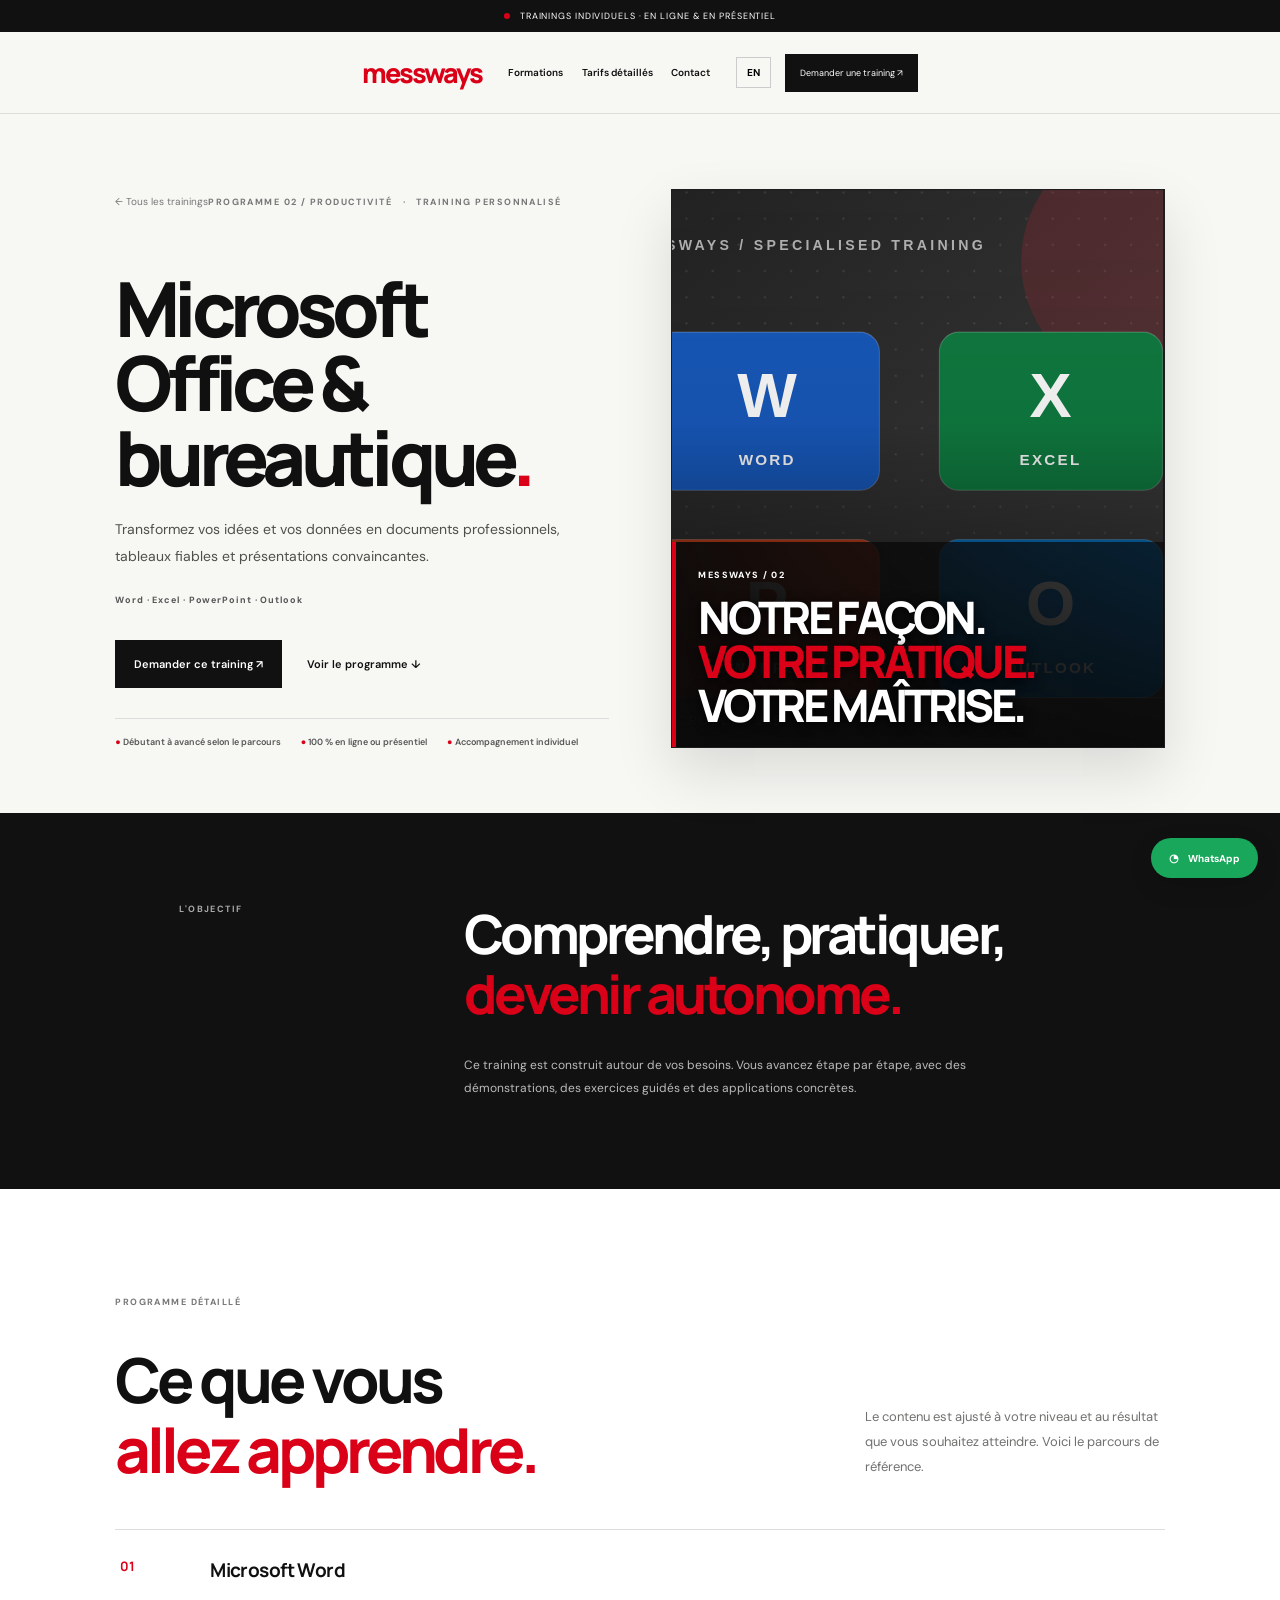
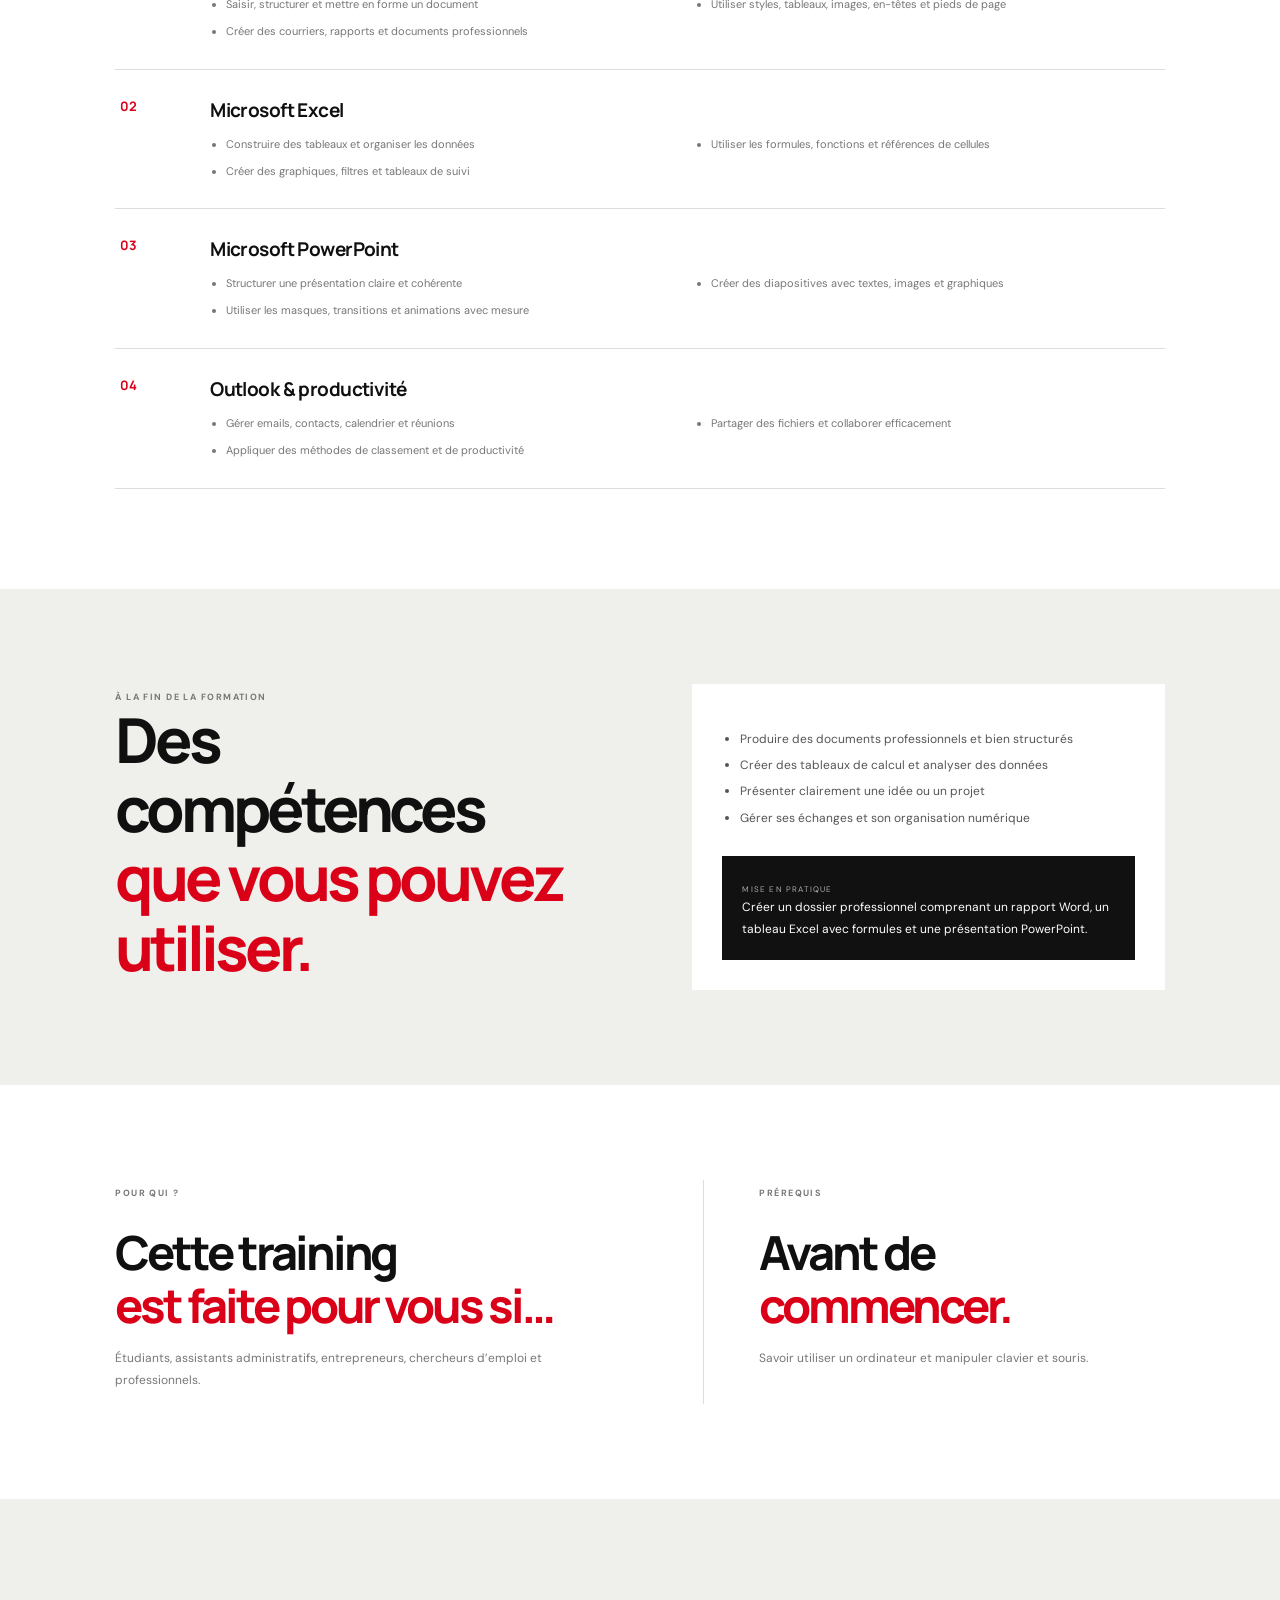
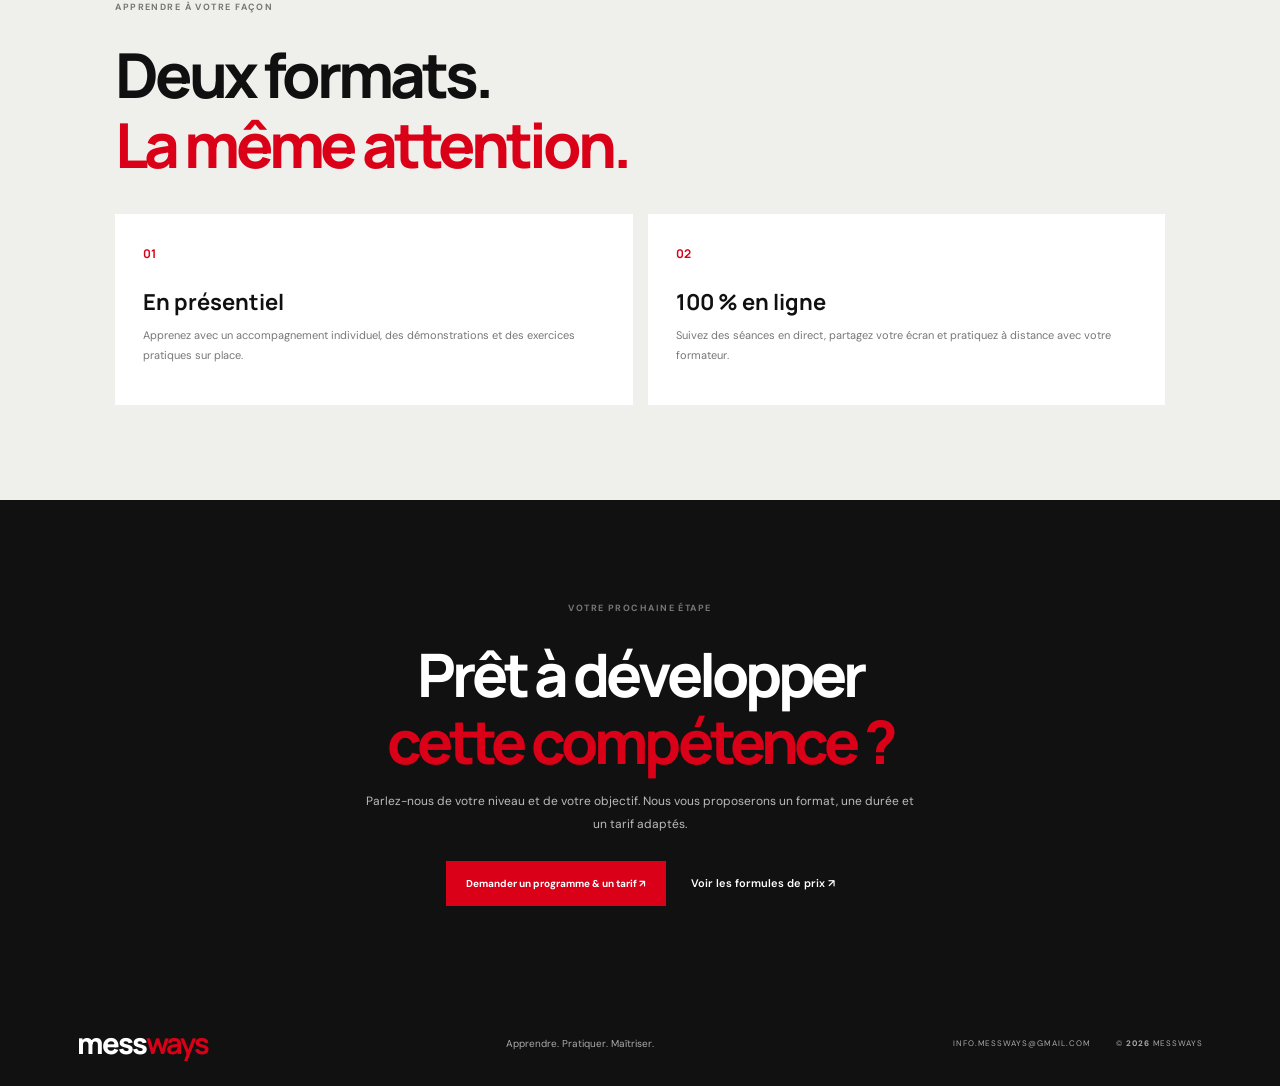
==== commit 7a38a56f: "Update formation-bureautique.html" ====
--- a/formation-bureautique.html
+++ b/formation-bureautique.html
@@ -12,7 +12,7 @@
     <link
         href="https://fonts.googleapis.com/css2?family=DM+Sans:wght@400;500;600;700&family=Manrope:wght@400;500;600;700;800&display=swap"
         rel="stylesheet">
-    <link rel="icon" type="image/svg+xml" href="favicon.svg">
+    <link rel="icon" type="image/svg+xml" href="favicon.png">
     <link rel="stylesheet" href="styles.css">
 </head>
 
@@ -20,7 +20,7 @@
     <div class="topline"><i></i><span>TRAININGS INDIVIDUELS · EN LIGNE & EN PRÉSENTIEL</span></div>
     <header class="site-header"><button class="hamb" aria-label="Ouvrir le menu" aria-expanded="false">☰</button><a
             class="logo" href="index.html" aria-label="MESSWAYS"><span
-                class="wordmark"><span>mess</span><b>ways</b></span></a>
+                class="wordmark"><b>messways</b></span></a>
         <nav aria-label="Navigation principale"><a href="index.html#trainings">Formations</a><a
                 href="tarifs.html">Tarifs détaillés</a><a href="index.html#contact">Contact</a></nav>
         <div class="nav-right"><button id="language" type="button" aria-label="Switch to English">EN</button><a
@@ -168,4 +168,4 @@
     <script src="course-page.js"></script>
 </body>
 
-</html>+</html>
